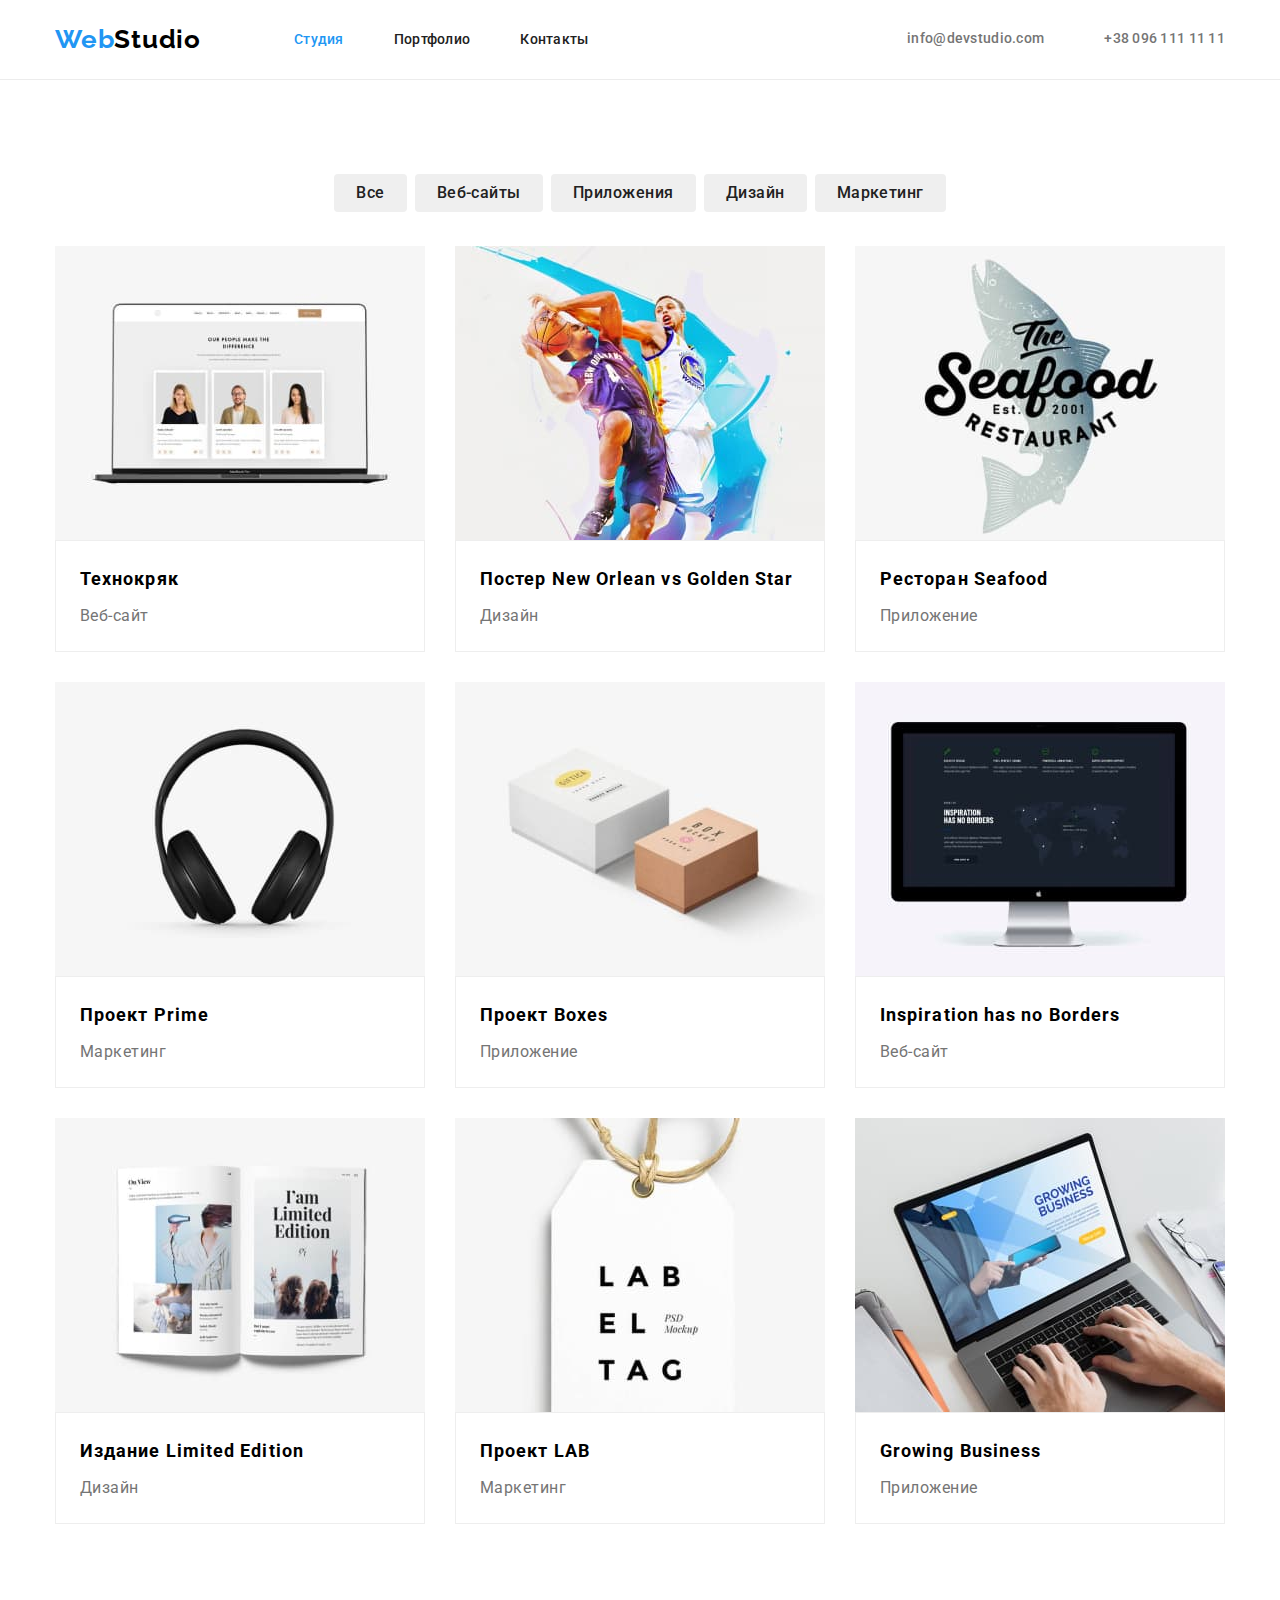
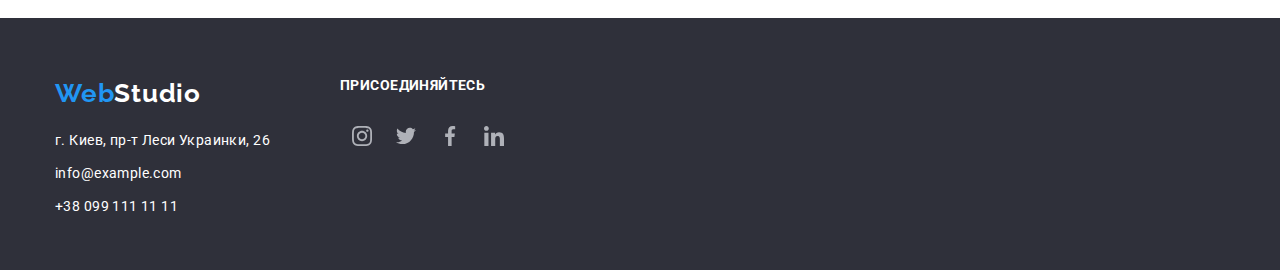
==== portfolio.html @ 6bea9367 "almost" ====
<!DOCTYPE html>
<html lang="ru">
  <head>
    <meta charset="UTF-8" />
    <meta http-equiv="X-UA-Compatible" content="IE=edge" />
    <meta name="viewport" content="width=device-width, initial-scale=1.0" />
    <title>Document</title>
    <link
      href="https://fonts.googleapis.com/css2?family=Montserrat:wght@400;700&family=Raleway:wght@700&family=Roboto+Serif:wght@100&family=Roboto:wght@400;500;700;900&display=swap"
      rel="stylesheet"
    />
    <link
      rel="stylesheet"
      href="https://cdnjs.cloudflare.com/ajax/libs/modern-normalize/1.1.0/modern-normalize.min.css"
    />
    <link rel="stylesheet" href="./css/style.css" />
  </head>
  <body>
    <header class="header section">
      <div class="container head">
        <a class="header-logo" href="./index.html"
          ><span class="accent-colour">Web</span>Studio</a
        >
        <nav>
          <ul class="nav-list">
            <li class="item-header">
              <a class="current" href="./index.html">Студия</a>
            </li>
            <li class="item-header">
              <a class="nav-link" href="./portfolio.html">Портфолио</a>
            </li>
            <li class="item-header">
              <a class="nav-link" href="./index.html">Контакты</a>
            </li>
          </ul>
        </nav>

        <ul class="address-head">
          <li class="address-list">
            <a class="contact" href="mailto:info@devstudio.com"
              >info@devstudio.com</a
            >
          </li>
          <li class="address-list">
            <a class="contact" href="tel:+380961111111">+38 096 111 11 11</a>
          </li>
        </ul>
      </div>
    </header>
    <main>
      <section class="portfolio">
        <div class="container">
          <ul class="portfolio-nav">
            <li class="nav-push">
              <button class="portfolio-nav-btn" type="button" name="Все">
                Все
              </button>
            </li>
            <li class="nav-push">
              <button class="portfolio-nav-btn" type="button" name="Веб-сайты">
                Веб-сайты
              </button>
            </li>
            <li class="nav-push">
              <button class="portfolio-nav-btn" type="button" name="Приложения">
                Приложения
              </button>
            </li>
            <li class="nav-push">
              <button class="portfolio-nav-btn" type="button" name="Дизайн">
                Дизайн
              </button>
            </li>
            <li class="nav-push">
              <button class="portfolio-nav-btn" type="button" name="Маркетинг">
                Маркетинг
              </button>
            </li>
          </ul>
          <ul class="hero-card">
            <li class="card-list">
              <img src="images/tehno.jpg" alt="штат" width="370" />
              <div class="hero-about">
                <h3 class="about-portfolio">Технокряк</h3>
                <p class="about-portfolio-text">Веб-сайт</p>
              </div>
            </li>
            <li class="card-list">
              <img src="images/star.jpg" alt="баскетбол" width="370" />
              <div class="hero-about">
                <h3 class="about-portfolio">
                  Постер New Orlean vs Golden Star
                </h3>
                <p class="about-portfolio-text">Дизайн</p>
              </div>
            </li>

            <li class="card-list">
              <img src="images/sea.jpg" alt="ресторан" width="370" />
              <div class="hero-about">
                <h3 class="about-portfolio">Ресторан Seafood</h3>
                <p class="about-portfolio-text">Приложение</p>
              </div>
            </li>
            <li class="card-list">
              <img src="images/prime.jpg" alt="наушники" width="370" />
              <div class="hero-about">
                <h3 class="about-portfolio">Проект Prime</h3>
                <p class="about-portfolio-text">Маркетинг</p>
              </div>
            </li>
            <li class="card-list">
              <img src="images/boxes.jpg" alt="коробки" width="370" />
              <div class="hero-about">
                <h3 class="about-portfolio">Проект Boxes</h3>
                <p class="about-portfolio-text">Приложение</p>
              </div>
            </li>

            <li class="card-list">
              <img src="images/borders.jpg" alt="экран" width="370" />
              <div class="hero-about">
                <h3 class="about-portfolio">Inspiration has no Borders</h3>
                <p class="about-portfolio-text">Веб-сайт</p>
              </div>
            </li>
            <li class="card-list">
              <img src="images/edition.jpg" alt="журнал" width="370" />
              <div class="hero-about">
                <h3 class="about-portfolio">Издание Limited Edition</h3>
                <p class="about-portfolio-text">Дизайн</p>
              </div>
            </li>
            <li class="card-list">
              <img src="images/lab.jpg" alt="логотип" width="370" />
              <div class="hero-about">
                <h3 class="about-portfolio">Проект LAB</h3>
                <p class="about-portfolio-text">Маркетинг</p>
              </div>
            </li>

            <li class="card-list">
              <img src="images/growing.jpg" alt="компьютер" width="370" />
              <div class="hero-about">
                <h3 class="about-portfolio">Growing Business</h3>
                <p class="about-portfolio-text">Приложение</p>
              </div>
            </li>
          </ul>
        </div>
      </section>
    </main>
    <footer class="footer">
      <div class="container info">
        <div class="footer-info">
          <a class="footer-logo" href="./index.html"
            ><span class="accent-colour">Web</span>Studio</a
          >

          <address class="footer-address">
            <p class="footer-contact">г. Киев, пр-т Леси Украинки, 26</p>
            <ul>
              <li class="footer-link">
                <a class="footer-contact" href="mailto:info@example.com"
                  >info@example.com</a
                >
              </li>

              <li class="footer-link">
                <a class="footer-contact" href="tel:+380991111111"
                  >+38 099 111 11 11</a
                >
              </li>
            </ul>
          </address>
        </div>

        <div class="footer-social">
          <p class="footer-paragraph">присоединяйтесь</p>
          <ul class="social footer-change">
            <li>
              <a class="social-link" href="">
                <svg class="social-icon" width="20" height="20">
                  <use href="/images/symbol-defs.svg#icon-instagram"></use>
                </svg>
              </a>
            </li>
            <li>
              <a class="social-link" href="">
                <svg class="social-icon" width="20" height="20">
                  <use href="/images/symbol-defs.svg#icon-twitter"></use>
                </svg>
              </a>
            </li>
            <li>
              <a class="social-link" href="">
                <svg class="social-icon" width="20" height="20">
                  <use href="/images/symbol-defs.svg#icon-facebook"></use>
                </svg>
              </a>
            </li>
            <li>
              <a class="social-link" href="">
                <svg class="social-icon" width="20" height="20">
                  <use href="/images/symbol-defs.svg#icon-linkedin"></use>
                </svg>
              </a>
            </li>
          </ul>
        </div>
      </div>
    </footer>
  </body>
</html>
---- css/style.css ----
:root {
  --whiteColour: #ffffff;
  --basic-colour: #000000;
  --secondary-colour: #212121;
  --tertiary-colour: #757575;
  --accentColour: #2196f3;
  --background-element: #f5f4fa;
}

/*--------------BODY--------------*/
h1,
h2,
h3,
h4,
p {
  margin: 0;
}
img {
  display: block;
}

body {
  background-color: var(--whiteColour);
  color: var(--basic-colour);
  font-family: "Roboto", sans-serif;
}
.section {
  padding: 94px 0 94px 0;
}
.container {
  width: 1200px;
  margin: 0 auto;
  padding: 0 15px;
}
.accent-colour {
  color: var(--accentColour);
}
li {
  margin: 0;
  padding: 0;
  list-style: none;
}

ul {
  margin: 0;
  padding-left: 0px;
  list-style: none;
}

a {
  text-decoration: none;
  margin: 0;
  padding: 0;
}

/*----------HEADER-------*/
.header {
  padding: 24px 0;
  border-bottom: 1px solid #ececec;
}
.container.head {
  display: flex;
  align-items: center;
  align-items: center;
}

.header-logo {
  margin-right: 93px;
  font-family: "Raleway";
  font-weight: 700;
  font-size: 26px;
  line-height: 1.19;

  letter-spacing: 0.03em;
  color: var(--basic-colour);
}
.address-head {
  display: flex;

  margin-left: auto;
}
.address-list:first-child {
  margin-right: 50px;
}

.current {
  font-weight: 500;
  font-size: 14px;
  line-height: 1.14;
  letter-spacing: 0.02em;
  color: var(--accentColour);
}
.nav-list {
  display: flex;
}

.nav-link {
  font-weight: 500;
  font-size: 14px;
  line-height: 1.14;
  letter-spacing: 0.02em;

  color: var(--secondary-colour);
}
.nav-link:hover,
.nav-link:focus {
  color: var(--accentColour);
}
.address-list {
  display: flex;
}

.contact {
  margin-left: 10px;
  padding: 0px;
  font-weight: 500;
  font-size: 14px;
  line-height: 1.14;
  letter-spacing: 0.02em;
  font-style: normal;

  color: var(--tertiary-colour);
}
.address-icon:hover,
.address-icon:focus {
  color: var(--accentColour);
}
.contact:hover,
.contact:focus {
  color: var(--accentColour);
}
/*-------------MAIN------------*/
.employees-groop {
  padding: 30px 15px;
}
.benefits {
  padding-bottom: 47px;
}
.sample {
  padding-top: 47px;
}

.hero {
  max-width: 1600;
  background-color: #2f303a;
  text-align: center;
  background-image: linear-gradient(
      to right,
      rgba(47, 48, 58, 0.4),
      rgba(47, 48, 58, 0.4)
    ),
    url(/images/photo.jpg);
  background-size: cover;
  background-position: center;
}
.hero-title {
  margin-right: auto;
  margin-left: auto;
  width: 696px;

  font-weight: 900;
  font-size: 44px;
  line-height: 1.36;

  align-items: center;
  letter-spacing: 0.06em;
  text-transform: uppercase;

  color: #ffffff;
}

.about-section {
  display: flex;
}

.cont:not(:last-child) {
  margin-right: 30px;
}
.benefits-logo {
  display: flex;

  align-content: center;
}
.benefit-logo:not(:last-child) {
  margin-right: 30px;
  margin-bottom: 30px;
}
.benefit-logo {
  display: flex;
  align-items: center;

  justify-content: center;

  width: 270px;
  height: 120px;
}
.cont {
  display: inline-block;
}

.social-link {
  display: flex;
  align-items: center;
  justify-content: center;
  width: 44px;
  height: 44px;
  background-color: transparent;
  border-radius: 50%;
}
.social-link:hover,
.social-link:focus {
  background-color: var(--accentColour);
}
.social-icon {
  fill: #afb1b8;
}
.social-link:hover .social-icon,
.social-link:focus .social-icon {
  fill: #ffffff;
}
.social-item:not(:last-child) {
  margin-right: 10px;
}

.social {
  margin: 0 auto;
  margin-top: 16px;

  display: flex;
  align-items: center;

  justify-content: center;
  width: 206px;
  height: 44;
}
.btn {
  margin-top: 30px;

  padding: 10px 32px 10px 32px;
  font-family: "Roboto";
  font-weight: 700;
  font-size: 16px;
  line-height: 1.88;

  align-items: center;

  letter-spacing: 0.06em;
  border: transparent;
  border-radius: 4px;
  background-color: var(--accentColour);
  color: var(--whiteColour);

  cursor: pointer;
  text-align: center;
}

.btn:hover,
.btn:focus {
  color: var(--secondary-colour);
  background-color: var(--background-element);
}

.about-main {
  font-size: 14px;
  line-height: 1.14;
  text-transform: uppercase;

  letter-spacing: 0.03em;
  color: var(--secondary-colour);
  margin-bottom: 10px;
}
.about-text {
  font-size: 14px;
  line-height: 1.71;
  letter-spacing: 0.03em;
  color: var(--tertiary-colour);
}

.list-item {
  display: flex;
  margin: 0;
  padding: 0;
}
.card-list {
  background-color: var(--whiteColour);
}
.card-list:not(:nth-last-child(-n + 3)) {
  margin-bottom: 30px;
}
.card-list:not(:nth-child(3n)) {
  margin-right: 30px;
}
.item-header:not(:last-child) {
  margin-right: 50px;
}

.item:not(:last-child) {
  margin-right: 30px;
}
.item {
  max-width: 370px;
  background-color: var(--whiteColour);
  box-shadow: 0px 1px 3px rgba(0, 0, 0, 0.12), 0px 1px 1px rgba(0, 0, 0, 0.14),
    0px 2px 1px rgba(0, 0, 0, 0.2);
  border-radius: 0px 0px 4px 4px;
}

.employees .list-item {
  margin-top: 50px;
}

.visual {
  margin-bottom: 50px;
  text-align: center;
  font-weight: 700;
  font-size: 36px;
  line-height: 1.17;
  letter-spacing: 0.03em;
  color: var(--secondary-colour);
}

.employees {
  background: #f5f4fa;
}
.employees-name {
  font-weight: 500;
  font-size: 16px;
  line-height: 1.19;
  letter-spacing: 0.03em;
  color: var(--secondary-colour);
  text-align: center;
}
.employees-position {
  font-weight: 400;
  font-size: 16px;
  line-height: 1.19;
  letter-spacing: 0.03em;
  color: var(--tertiary-colour);
  margin-top: 10px;
  text-align: center;
}
.clients-logo {
  display: flex;
}
.clients-container {
  display: flex;
  align-items: center;

  justify-content: center;
  width: 170px;
  height: 92px;
  border: solid #afb1b8;
  border-width: 1px;
  fill: #afb1b8;
}
.clients-container:not(:first-child) {
  margin-left: 30px;
}

/*-------------FOOTER--------------*/
.info {
  display: flex;
}
.footer {
  padding: 60px 0px;
  height: 252px;
  background: #2f303a;
}
.footer-address {
  font-style: normal;
}
.footer-social {
  width: 206px;
  height: 80px;
  margin-left: 70px;
}
.footer-change {
  margin-top: 0;
  justify-content: flex-start;
}
.footer-paragraph {
  margin-bottom: 20px;
  font-weight: 700;
  font-size: 14px;
  line-height: 1.14;
  letter-spacing: 0.03em;
  text-transform: uppercase;

  color: #ffffff;
}

.footer-logo {
  display: inline-block;
  font-family: "Raleway";
  font-style: normal;
  font-weight: 700;
  font-size: 26px;
  line-height: 1.19;

  letter-spacing: 0.03em;

  color: var(--whiteColour);
  margin-bottom: 20px;
}
.footer-link {
  margin-top: 9px;
}

.footer-contact {
  font-style: normal;
  font-weight: 400;
  font-size: 14px;
  line-height: 1.71;

  letter-spacing: 0.03em;

  color: #ffffff;
  background: #2f303a;
}

.footer-contact:hover,
.footer-contact:focus {
  color: var(--accentColour);
}

/*-------------portfolio----------*/
.hero-about {
  padding: 20px 24px;
  border: 1px solid #eeeeee;
}
.hero-card {
  display: flex;
  flex-wrap: wrap;
}

.about-portfolio-text {
  font-size: 16px;
  line-height: 1.88;

  letter-spacing: 0.03em;

  color: var(--tertiary-colour);
}
.about-portfolio {
  margin-bottom: 4px;
  font-size: 18px;
  line-height: 2;

  letter-spacing: 0.06em;
}
.portfolio {
  padding-top: 94px;
  padding-bottom: 94px;
}
.nav-push:not(:last-child) {
  margin-right: 8px;
}
.portfolio-nav {
  margin-bottom: 34px;
  display: flex;
  justify-content: center;
}

.portfolio-nav-btn {
  padding: 6px 22px;
  font-style: normal;
  font-weight: 500;
  font-size: 16px;
  line-height: 1.62;

  text-align: center;
  letter-spacing: 0.03em;
  border: transparent;
  border-radius: 4px;

  color: var(--secondary-colour);
  cursor: pointer;
}
.portfolio-nav-btn:hover,
.portfolio-nav-btn:focus {
  background-color: var(--accentColour);
  color: var(--whiteColour);
}
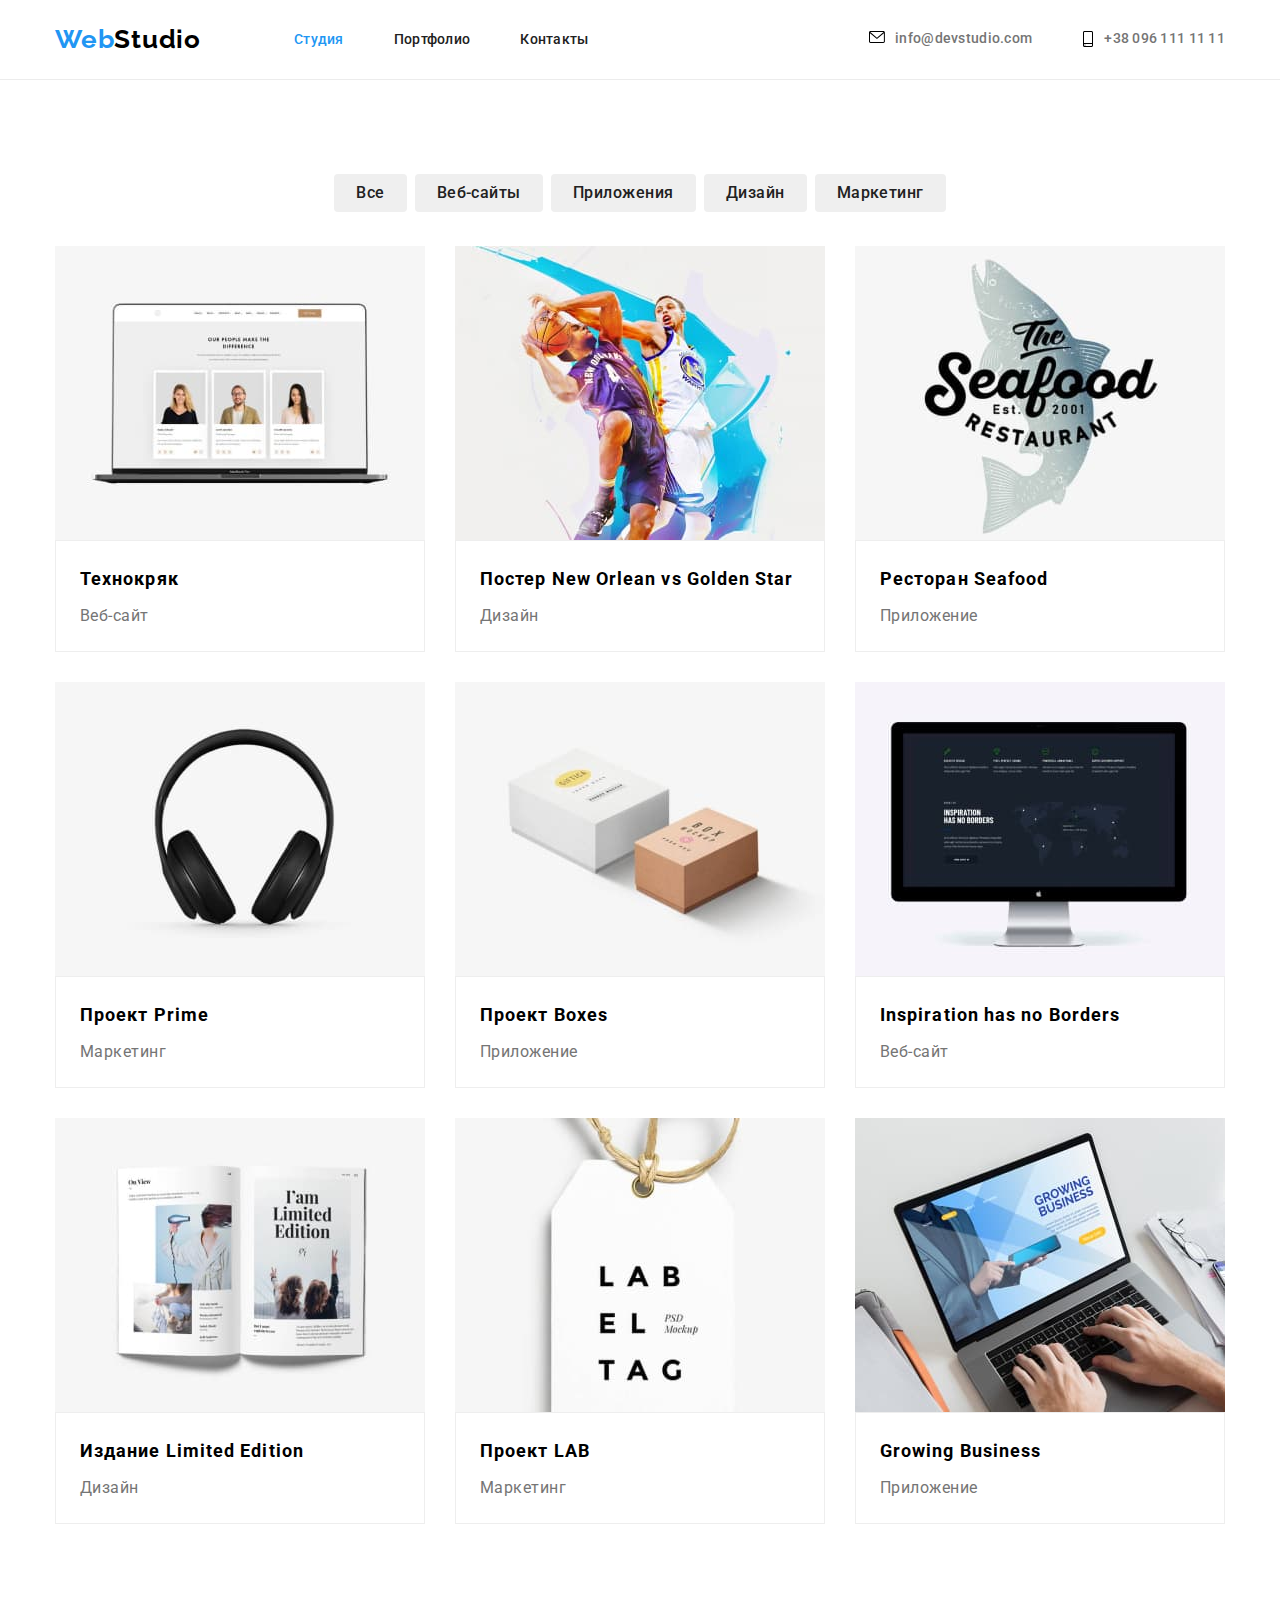
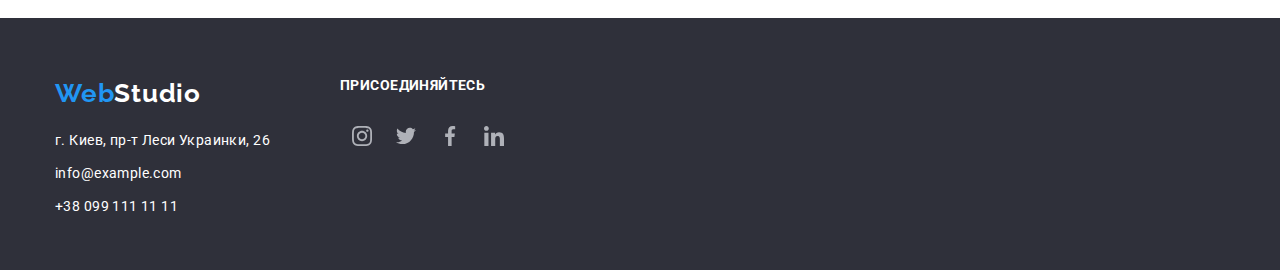
==== commit 06b7de0a: "onceagain" ====
--- a/portfolio.html
+++ b/portfolio.html
@@ -37,12 +37,18 @@
 
         <ul class="address-head">
           <li class="address-list">
+            <svg class="addresssvg" width="16" height="12">
+              <use href="/images/symbol-defs.svg#icon-envelope"></use>
+            </svg>
             <a class="contact" href="mailto:info@devstudio.com"
               >info@devstudio.com</a
             >
           </li>
           <li class="address-list">
-            <a class="contact" href="tel:+380961111111">+38 096 111 11 11</a>
+            <svg class="addresssvg" width="12" height="16">
+              <use href="/images/symbol-defs.svg#icon-smartphone"></use>
+            </svg>
+            <a class="contact" href="tel:+380961111111"> +38 096 111 11 11</a>
           </li>
         </ul>
       </div>
--- a/css/style.css
+++ b/css/style.css
@@ -125,8 +125,12 @@
 .address-icon:focus {
   color: var(--accentColour);
 }
-.contact:hover,
-.contact:focus {
+.address-list:hover .addresssvg,
+.address-list:focus .addresssvg {
+  fill: var(--accentColour);
+}
+.address-list:hover .contact,
+.address-list:focus .contact {
   color: var(--accentColour);
 }
 /*-------------MAIN------------*/
@@ -432,6 +436,11 @@
   display: flex;
   flex-wrap: wrap;
 }
+.card-list:hover,
+.card-list:focus {
+  box-shadow: 0px 1px 1px rgba(0, 0, 0, 0.12), 0px 4px 4px rgba(0, 0, 0, 0.06),
+    1px 4px 6px rgba(0, 0, 0, 0.16);
+}
 
 .about-portfolio-text {
   font-size: 16px;
@@ -476,8 +485,12 @@
   color: var(--secondary-colour);
   cursor: pointer;
 }
+
 .portfolio-nav-btn:hover,
 .portfolio-nav-btn:focus {
   background-color: var(--accentColour);
   color: var(--whiteColour);
-}
+  box-shadow: 0px 3px 1px rgba(0, 0, 0, 0.1), 0px 1px 2px rgba(0, 0, 0, 0.08),
+    0px 2px 2px rgba(0, 0, 0, 0.12);
+  border-radius: 4px;
+}
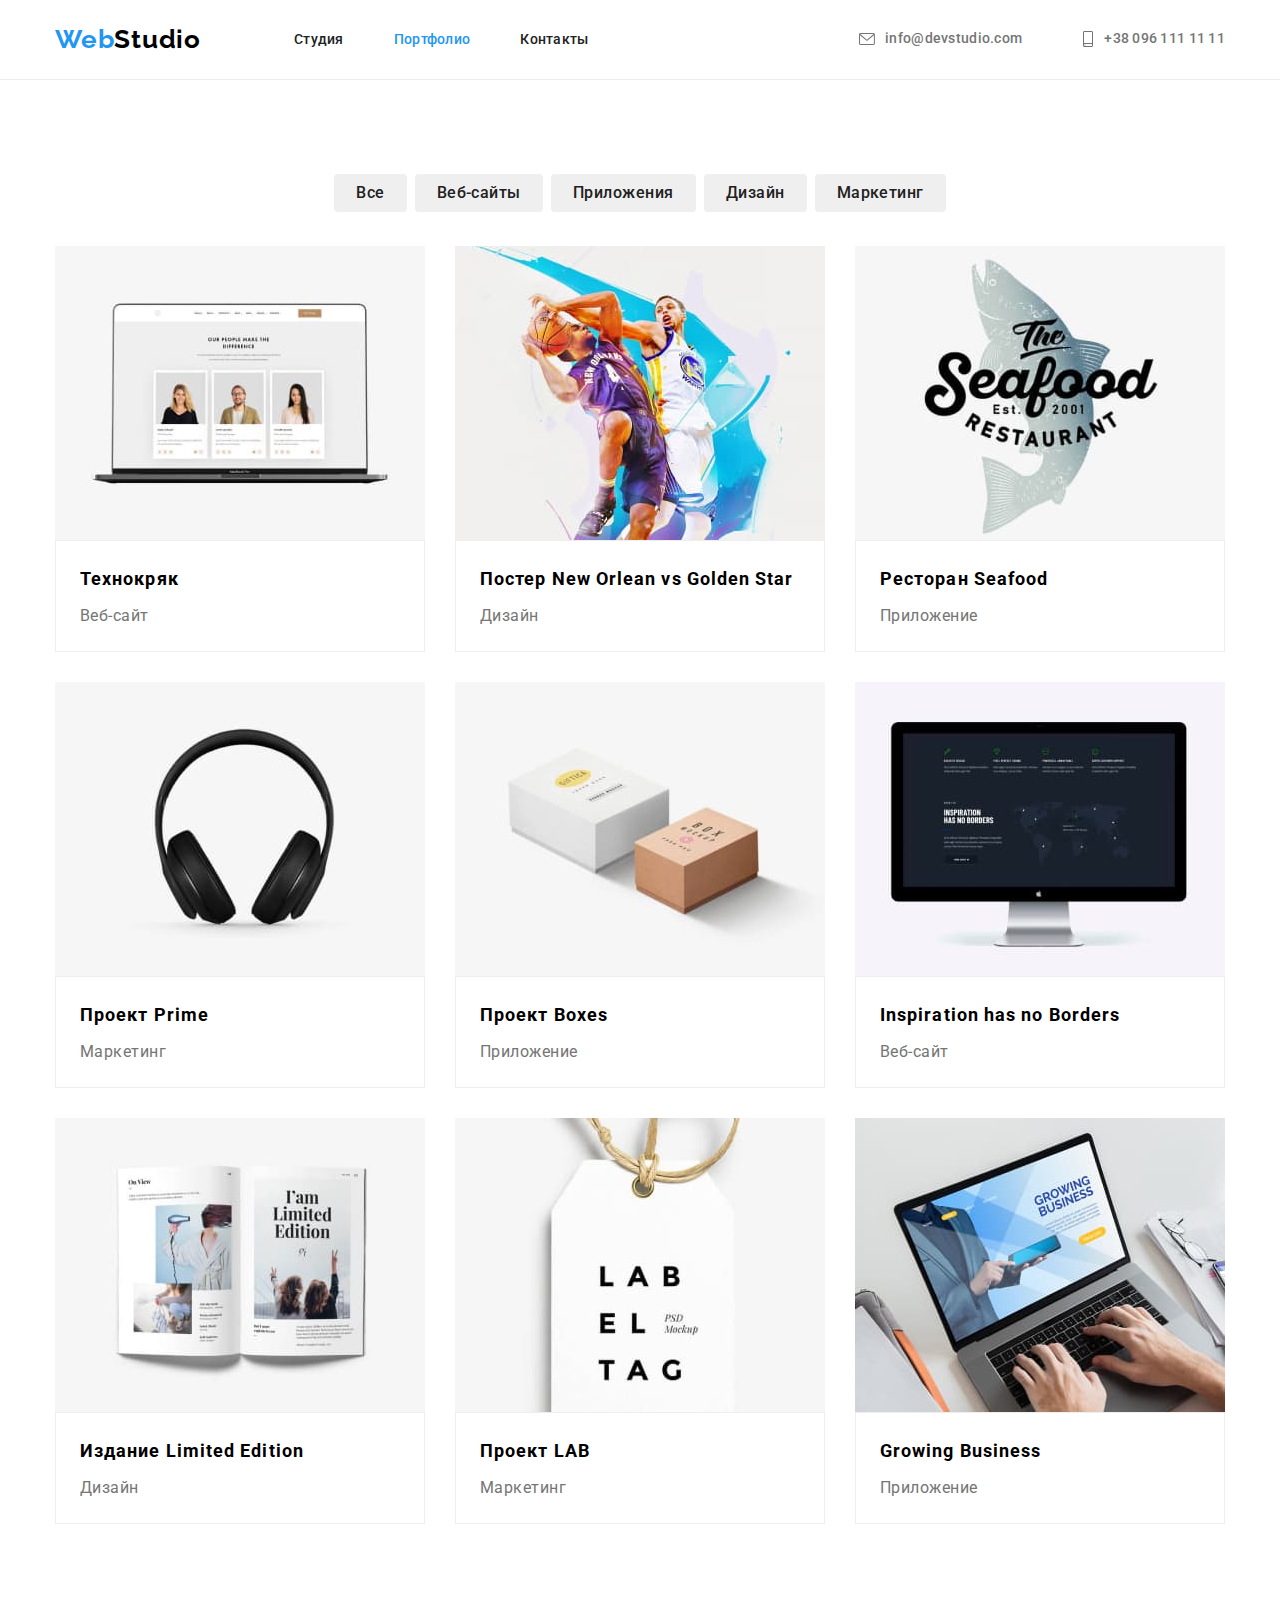
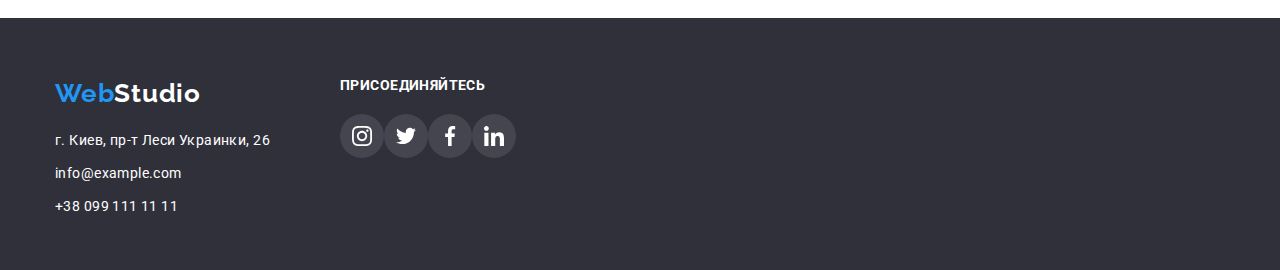
==== commit 5b33621f: "enough" ====
--- a/portfolio.html
+++ b/portfolio.html
@@ -24,31 +24,33 @@
         <nav>
           <ul class="nav-list">
             <li class="item-header">
-              <a class="current" href="./index.html">Студия</a>
+              <a class="nav-link" href="./index.html">Студия</a>
             </li>
             <li class="item-header">
-              <a class="nav-link" href="./portfolio.html">Портфолио</a>
+              <a class="current" href="./portfolio.html">Портфолио</a>
             </li>
             <li class="item-header">
               <a class="nav-link" href="./index.html">Контакты</a>
             </li>
           </ul>
         </nav>
-
         <ul class="address-head">
           <li class="address-list">
-            <svg class="addresssvg" width="16" height="12">
-              <use href="/images/symbol-defs.svg#icon-envelope"></use>
-            </svg>
-            <a class="contact" href="mailto:info@devstudio.com"
-              >info@devstudio.com</a
-            >
+            <a class="contact" href="mailto:info@devstudio.com">
+              <svg class="addresssvg" width="16" height="12">
+                <use href="./images/symbol-defs.svg#icon-envelope"></use>
+              </svg>
+              info@devstudio.com
+            </a>
           </li>
+
           <li class="address-list">
-            <svg class="addresssvg" width="12" height="16">
-              <use href="/images/symbol-defs.svg#icon-smartphone"></use>
-            </svg>
-            <a class="contact" href="tel:+380961111111"> +38 096 111 11 11</a>
+            <a class="contact" href="tel:+380961111111">
+              <svg class="addresssvg" width="12" height="16">
+                <use href="./images/symbol-defs.svg#icon-smartphone"></use>
+              </svg>
+              +38 096 111 11 11
+            </a>
           </li>
         </ul>
       </div>
@@ -185,30 +187,57 @@
           <p class="footer-paragraph">присоединяйтесь</p>
           <ul class="social footer-change">
             <li>
-              <a class="social-link" href="">
-                <svg class="social-icon" width="20" height="20">
-                  <use href="/images/symbol-defs.svg#icon-instagram"></use>
-                </svg>
-              </a>
-            </li>
-            <li>
-              <a class="social-link" href="">
-                <svg class="social-icon" width="20" height="20">
-                  <use href="/images/symbol-defs.svg#icon-twitter"></use>
-                </svg>
-              </a>
-            </li>
-            <li>
-              <a class="social-link" href="">
-                <svg class="social-icon" width="20" height="20">
-                  <use href="/images/symbol-defs.svg#icon-facebook"></use>
-                </svg>
-              </a>
-            </li>
-            <li>
-              <a class="social-link" href="">
-                <svg class="social-icon" width="20" height="20">
-                  <use href="/images/symbol-defs.svg#icon-linkedin"></use>
+              <a
+                class="footer-social-link"
+                href="https://instagram.com"
+                target="blank"
+                rel="noreferrer noopener"
+                aria-label="instagram"
+              >
+                <svg class="footer-social-icon" width="20" height="20">
+                  <use href="./images/symbol-defs.svg#icon-instagram"></use>
+                </svg>
+              </a>
+            </li>
+
+            <li>
+              <a
+                class="footer-social-link"
+                href="https://twitter.com"
+                target="blank"
+                rel="noreferrer noopener"
+                aria-label="twitter"
+              >
+                <svg class="footer-social-icon" width="20" height="20">
+                  <use href="./images/symbol-defs.svg#icon-twitter"></use>
+                </svg>
+              </a>
+            </li>
+
+            <li>
+              <a
+                class="footer-social-link"
+                href="https://facebook.com"
+                target="blank"
+                rel="noreferrer noopener"
+                aria-label="facebook"
+              >
+                <svg class="footer-social-icon" width="20" height="20">
+                  <use href="./images/symbol-defs.svg#icon-facebook"></use>
+                </svg>
+              </a>
+            </li>
+
+            <li>
+              <a
+                class="footer-social-link"
+                href="https://linkedin.com"
+                target="blank"
+                rel="noreferrer noopener"
+                aria-label="linkedin"
+              >
+                <svg class="footer-social-icon" width="20" height="20">
+                  <use href="./images/symbol-defs.svg#icon-linkedin"></use>
                 </svg>
               </a>
             </li>
--- a/css/style.css
+++ b/css/style.css
@@ -106,11 +106,14 @@
 .nav-link:focus {
   color: var(--accentColour);
 }
-.address-list {
-  display: flex;
+.addresssvg {
+  margin-right: 10px;
+  fill: currentColor;
 }
 
 .contact {
+  display: flex;
+  align-items: center;
   margin-left: 10px;
   padding: 0px;
   font-weight: 500;
@@ -121,19 +124,21 @@
 
   color: var(--tertiary-colour);
 }
-.address-icon:hover,
-.address-icon:focus {
+.contact:hover,
+.contact:focus {
   color: var(--accentColour);
 }
-.address-list:hover .addresssvg,
-.address-list:focus .addresssvg {
+/*
+.contact:hover .addresssvg,
+.contact:focus .addresssvg {
   fill: var(--accentColour);
 }
 .address-list:hover .contact,
 .address-list:focus .contact {
   color: var(--accentColour);
-}
+}*/
 /*-------------MAIN------------*/
+
 .employees-groop {
   padding: 30px 15px;
 }
@@ -145,21 +150,21 @@
 }
 
 .hero {
-  max-width: 1600;
-  background-color: #2f303a;
+  width: 1600px;
   text-align: center;
-  background-image: linear-gradient(
-      to right,
-      rgba(47, 48, 58, 0.4),
-      rgba(47, 48, 58, 0.4)
-    ),
-    url(/images/photo.jpg);
+  margin-left: auto;
+  margin-right: auto;
+
+  background-image: url(../images/photo.jpg),
+    linear-gradient(to right, rgba(47, 48, 58, 0.4), rgba(47, 48, 58, 0.4));
+
   background-size: cover;
   background-position: center;
 }
 .hero-title {
-  margin-right: auto;
-  margin-left: auto;
+  margin: auto;
+  /*margin-right: auto;
+  margin-left: auto;*/
   width: 696px;
 
   font-weight: 900;
@@ -174,7 +179,11 @@
 }
 
 .about-section {
-  display: flex;
+  width: 1170px;
+  display: flex;
+  align-items: center;
+
+  justify-content: center;
 }
 
 .cont:not(:last-child) {
@@ -197,9 +206,12 @@
 
   width: 270px;
   height: 120px;
+  background-color: #f5f4fa;
 }
 .cont {
-  display: inline-block;
+  display: block;
+  width: 270px;
+  height: 251px;
 }
 
 .social-link {
@@ -227,15 +239,12 @@
 }
 
 .social {
-  margin: 0 auto;
   margin-top: 16px;
 
   display: flex;
   align-items: center;
 
   justify-content: center;
-  width: 206px;
-  height: 44;
 }
 .btn {
   margin-top: 30px;
@@ -260,8 +269,9 @@
 
 .btn:hover,
 .btn:focus {
-  color: var(--secondary-colour);
-  background-color: var(--background-element);
+  background: #188ce8;
+  box-shadow: 0px 4px 4px rgba(0, 0, 0, 0.15);
+  border-radius: 4px;
 }
 
 .about-main {
@@ -346,6 +356,9 @@
 .clients-logo {
   display: flex;
 }
+.clients-container-svg {
+  fill: #afb1b8;
+}
 .clients-container {
   display: flex;
   align-items: center;
@@ -353,9 +366,17 @@
   justify-content: center;
   width: 170px;
   height: 92px;
-  border: solid #afb1b8;
-  border-width: 1px;
-  fill: #afb1b8;
+
+  border-radius: 4px;
+  border: 1px solid #afb1b8;
+}
+.clients-container:hover .clients-container-svg,
+.clients-container:focus .clients-container-svg {
+  fill: var(--accentColour);
+}
+.clients-container:hover,
+.clients-container:focus {
+  border: 1px solid var(--accentColour);
 }
 .clients-container:not(:first-child) {
   margin-left: 30px;
@@ -409,6 +430,25 @@
 .footer-link {
   margin-top: 9px;
 }
+.footer-social-icon {
+  fill: #fff;
+}
+.footer-social-link {
+  display: flex;
+  align-items: center;
+  justify-content: center;
+  width: 44px;
+  height: 44px;
+  background: rgba(255, 255, 255, 0.1);
+  border-radius: 50%;
+}
+.footer-social-link:hover,
+.footer-social-link:focus {
+  background: var(--accentColour);
+}
+.footer-social-link:not(:last-child) {
+  margin-right: 10px;
+}
 
 .footer-contact {
   font-style: normal;
@@ -436,8 +476,7 @@
   display: flex;
   flex-wrap: wrap;
 }
-.card-list:hover,
-.card-list:focus {
+.card-list:hover {
   box-shadow: 0px 1px 1px rgba(0, 0, 0, 0.12), 0px 4px 4px rgba(0, 0, 0, 0.06),
     1px 4px 6px rgba(0, 0, 0, 0.16);
 }
@@ -492,5 +531,4 @@
   color: var(--whiteColour);
   box-shadow: 0px 3px 1px rgba(0, 0, 0, 0.1), 0px 1px 2px rgba(0, 0, 0, 0.08),
     0px 2px 2px rgba(0, 0, 0, 0.12);
-  border-radius: 4px;
-}
+}
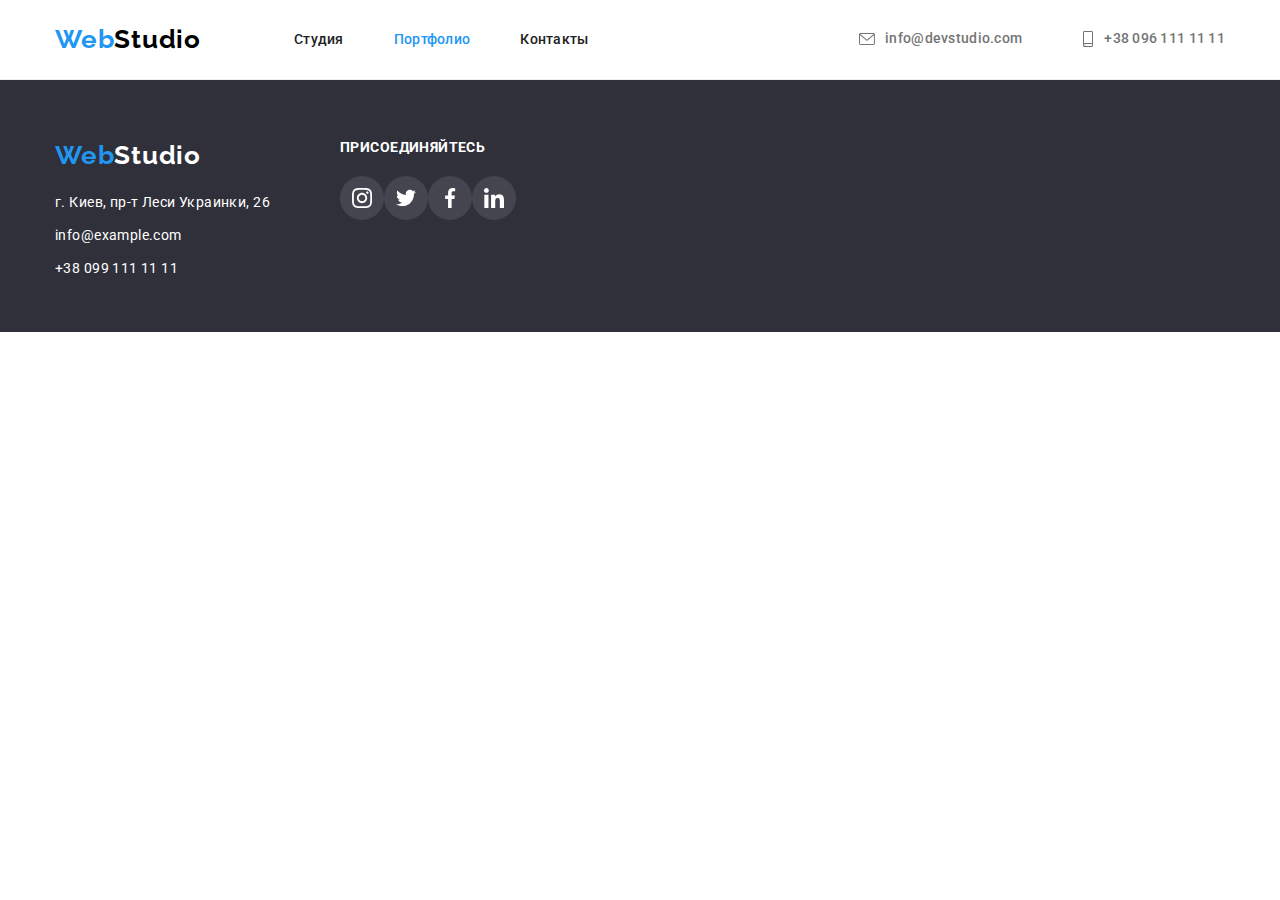
==== commit 3dc0b262: "clear" ====
--- a/portfolio.html
+++ b/portfolio.html
@@ -55,109 +55,7 @@
         </ul>
       </div>
     </header>
-    <main>
-      <section class="portfolio">
-        <div class="container">
-          <ul class="portfolio-nav">
-            <li class="nav-push">
-              <button class="portfolio-nav-btn" type="button" name="Все">
-                Все
-              </button>
-            </li>
-            <li class="nav-push">
-              <button class="portfolio-nav-btn" type="button" name="Веб-сайты">
-                Веб-сайты
-              </button>
-            </li>
-            <li class="nav-push">
-              <button class="portfolio-nav-btn" type="button" name="Приложения">
-                Приложения
-              </button>
-            </li>
-            <li class="nav-push">
-              <button class="portfolio-nav-btn" type="button" name="Дизайн">
-                Дизайн
-              </button>
-            </li>
-            <li class="nav-push">
-              <button class="portfolio-nav-btn" type="button" name="Маркетинг">
-                Маркетинг
-              </button>
-            </li>
-          </ul>
-          <ul class="hero-card">
-            <li class="card-list">
-              <img src="images/tehno.jpg" alt="штат" width="370" />
-              <div class="hero-about">
-                <h3 class="about-portfolio">Технокряк</h3>
-                <p class="about-portfolio-text">Веб-сайт</p>
-              </div>
-            </li>
-            <li class="card-list">
-              <img src="images/star.jpg" alt="баскетбол" width="370" />
-              <div class="hero-about">
-                <h3 class="about-portfolio">
-                  Постер New Orlean vs Golden Star
-                </h3>
-                <p class="about-portfolio-text">Дизайн</p>
-              </div>
-            </li>
 
-            <li class="card-list">
-              <img src="images/sea.jpg" alt="ресторан" width="370" />
-              <div class="hero-about">
-                <h3 class="about-portfolio">Ресторан Seafood</h3>
-                <p class="about-portfolio-text">Приложение</p>
-              </div>
-            </li>
-            <li class="card-list">
-              <img src="images/prime.jpg" alt="наушники" width="370" />
-              <div class="hero-about">
-                <h3 class="about-portfolio">Проект Prime</h3>
-                <p class="about-portfolio-text">Маркетинг</p>
-              </div>
-            </li>
-            <li class="card-list">
-              <img src="images/boxes.jpg" alt="коробки" width="370" />
-              <div class="hero-about">
-                <h3 class="about-portfolio">Проект Boxes</h3>
-                <p class="about-portfolio-text">Приложение</p>
-              </div>
-            </li>
-
-            <li class="card-list">
-              <img src="images/borders.jpg" alt="экран" width="370" />
-              <div class="hero-about">
-                <h3 class="about-portfolio">Inspiration has no Borders</h3>
-                <p class="about-portfolio-text">Веб-сайт</p>
-              </div>
-            </li>
-            <li class="card-list">
-              <img src="images/edition.jpg" alt="журнал" width="370" />
-              <div class="hero-about">
-                <h3 class="about-portfolio">Издание Limited Edition</h3>
-                <p class="about-portfolio-text">Дизайн</p>
-              </div>
-            </li>
-            <li class="card-list">
-              <img src="images/lab.jpg" alt="логотип" width="370" />
-              <div class="hero-about">
-                <h3 class="about-portfolio">Проект LAB</h3>
-                <p class="about-portfolio-text">Маркетинг</p>
-              </div>
-            </li>
-
-            <li class="card-list">
-              <img src="images/growing.jpg" alt="компьютер" width="370" />
-              <div class="hero-about">
-                <h3 class="about-portfolio">Growing Business</h3>
-                <p class="about-portfolio-text">Приложение</p>
-              </div>
-            </li>
-          </ul>
-        </div>
-      </section>
-    </main>
     <footer class="footer">
       <div class="container info">
         <div class="footer-info">
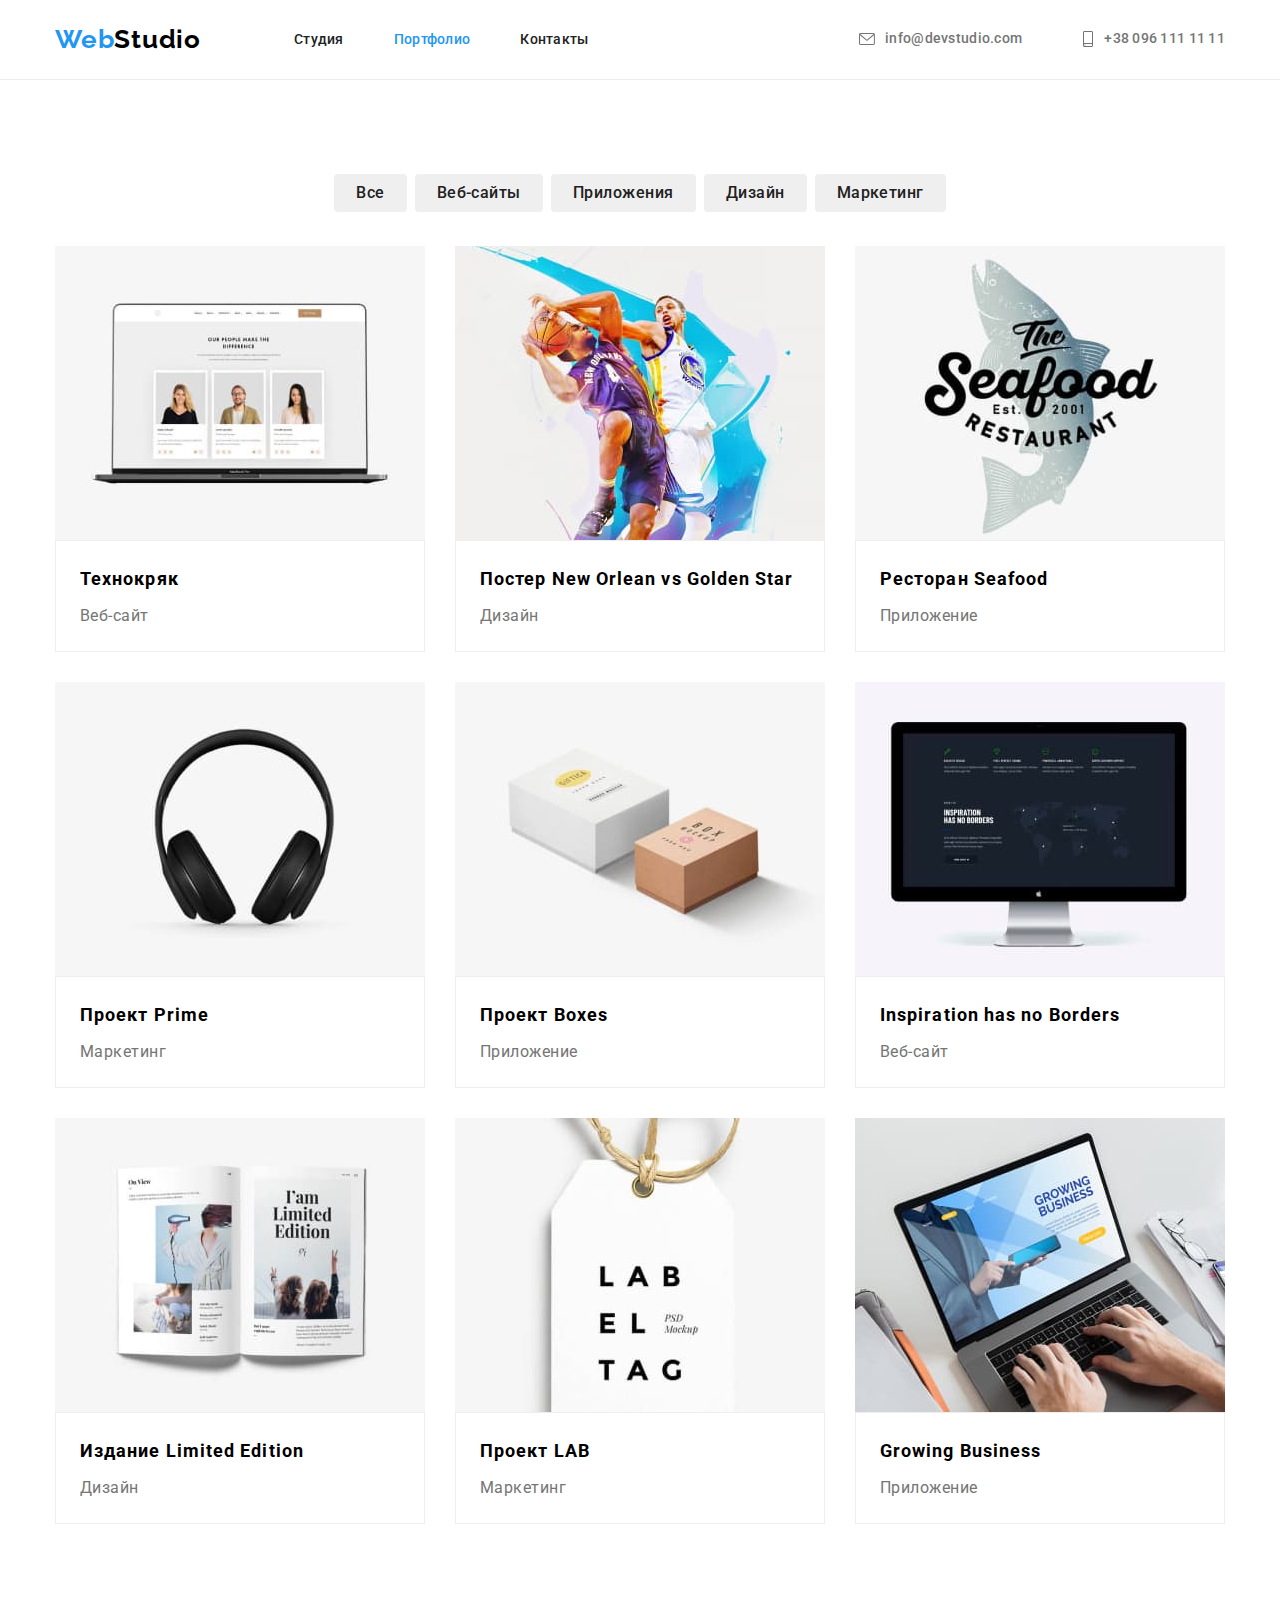
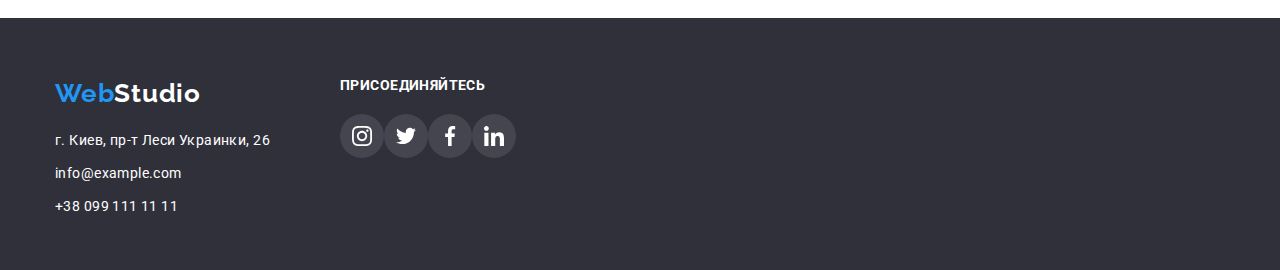
==== commit 99c4121d: "copy" ====
--- a/portfolio.html
+++ b/portfolio.html
@@ -55,7 +55,109 @@
         </ul>
       </div>
     </header>
-
+    <main>
+      <section class="portfolio">
+        <div class="container">
+          <ul class="portfolio-nav">
+            <li class="nav-push">
+              <button class="portfolio-nav-btn" type="button" name="Все">
+                Все
+              </button>
+            </li>
+            <li class="nav-push">
+              <button class="portfolio-nav-btn" type="button" name="Веб-сайты">
+                Веб-сайты
+              </button>
+            </li>
+            <li class="nav-push">
+              <button class="portfolio-nav-btn" type="button" name="Приложения">
+                Приложения
+              </button>
+            </li>
+            <li class="nav-push">
+              <button class="portfolio-nav-btn" type="button" name="Дизайн">
+                Дизайн
+              </button>
+            </li>
+            <li class="nav-push">
+              <button class="portfolio-nav-btn" type="button" name="Маркетинг">
+                Маркетинг
+              </button>
+            </li>
+          </ul>
+          <ul class="hero-card">
+            <li class="card-list">
+              <img src="images/tehno.jpg" alt="штат" width="370" />
+              <div class="hero-about">
+                <h3 class="about-portfolio">Технокряк</h3>
+                <p class="about-portfolio-text">Веб-сайт</p>
+              </div>
+            </li>
+            <li class="card-list">
+              <img src="images/star.jpg" alt="баскетбол" width="370" />
+              <div class="hero-about">
+                <h3 class="about-portfolio">
+                  Постер New Orlean vs Golden Star
+                </h3>
+                <p class="about-portfolio-text">Дизайн</p>
+              </div>
+            </li>
+
+            <li class="card-list">
+              <img src="images/sea.jpg" alt="ресторан" width="370" />
+              <div class="hero-about">
+                <h3 class="about-portfolio">Ресторан Seafood</h3>
+                <p class="about-portfolio-text">Приложение</p>
+              </div>
+            </li>
+            <li class="card-list">
+              <img src="images/prime.jpg" alt="наушники" width="370" />
+              <div class="hero-about">
+                <h3 class="about-portfolio">Проект Prime</h3>
+                <p class="about-portfolio-text">Маркетинг</p>
+              </div>
+            </li>
+            <li class="card-list">
+              <img src="images/boxes.jpg" alt="коробки" width="370" />
+              <div class="hero-about">
+                <h3 class="about-portfolio">Проект Boxes</h3>
+                <p class="about-portfolio-text">Приложение</p>
+              </div>
+            </li>
+
+            <li class="card-list">
+              <img src="images/borders.jpg" alt="экран" width="370" />
+              <div class="hero-about">
+                <h3 class="about-portfolio">Inspiration has no Borders</h3>
+                <p class="about-portfolio-text">Веб-сайт</p>
+              </div>
+            </li>
+            <li class="card-list">
+              <img src="images/edition.jpg" alt="журнал" width="370" />
+              <div class="hero-about">
+                <h3 class="about-portfolio">Издание Limited Edition</h3>
+                <p class="about-portfolio-text">Дизайн</p>
+              </div>
+            </li>
+            <li class="card-list">
+              <img src="images/lab.jpg" alt="логотип" width="370" />
+              <div class="hero-about">
+                <h3 class="about-portfolio">Проект LAB</h3>
+                <p class="about-portfolio-text">Маркетинг</p>
+              </div>
+            </li>
+
+            <li class="card-list">
+              <img src="images/growing.jpg" alt="компьютер" width="370" />
+              <div class="hero-about">
+                <h3 class="about-portfolio">Growing Business</h3>
+                <p class="about-portfolio-text">Приложение</p>
+              </div>
+            </li>
+          </ul>
+        </div>
+      </section>
+    </main>
     <footer class="footer">
       <div class="container info">
         <div class="footer-info">
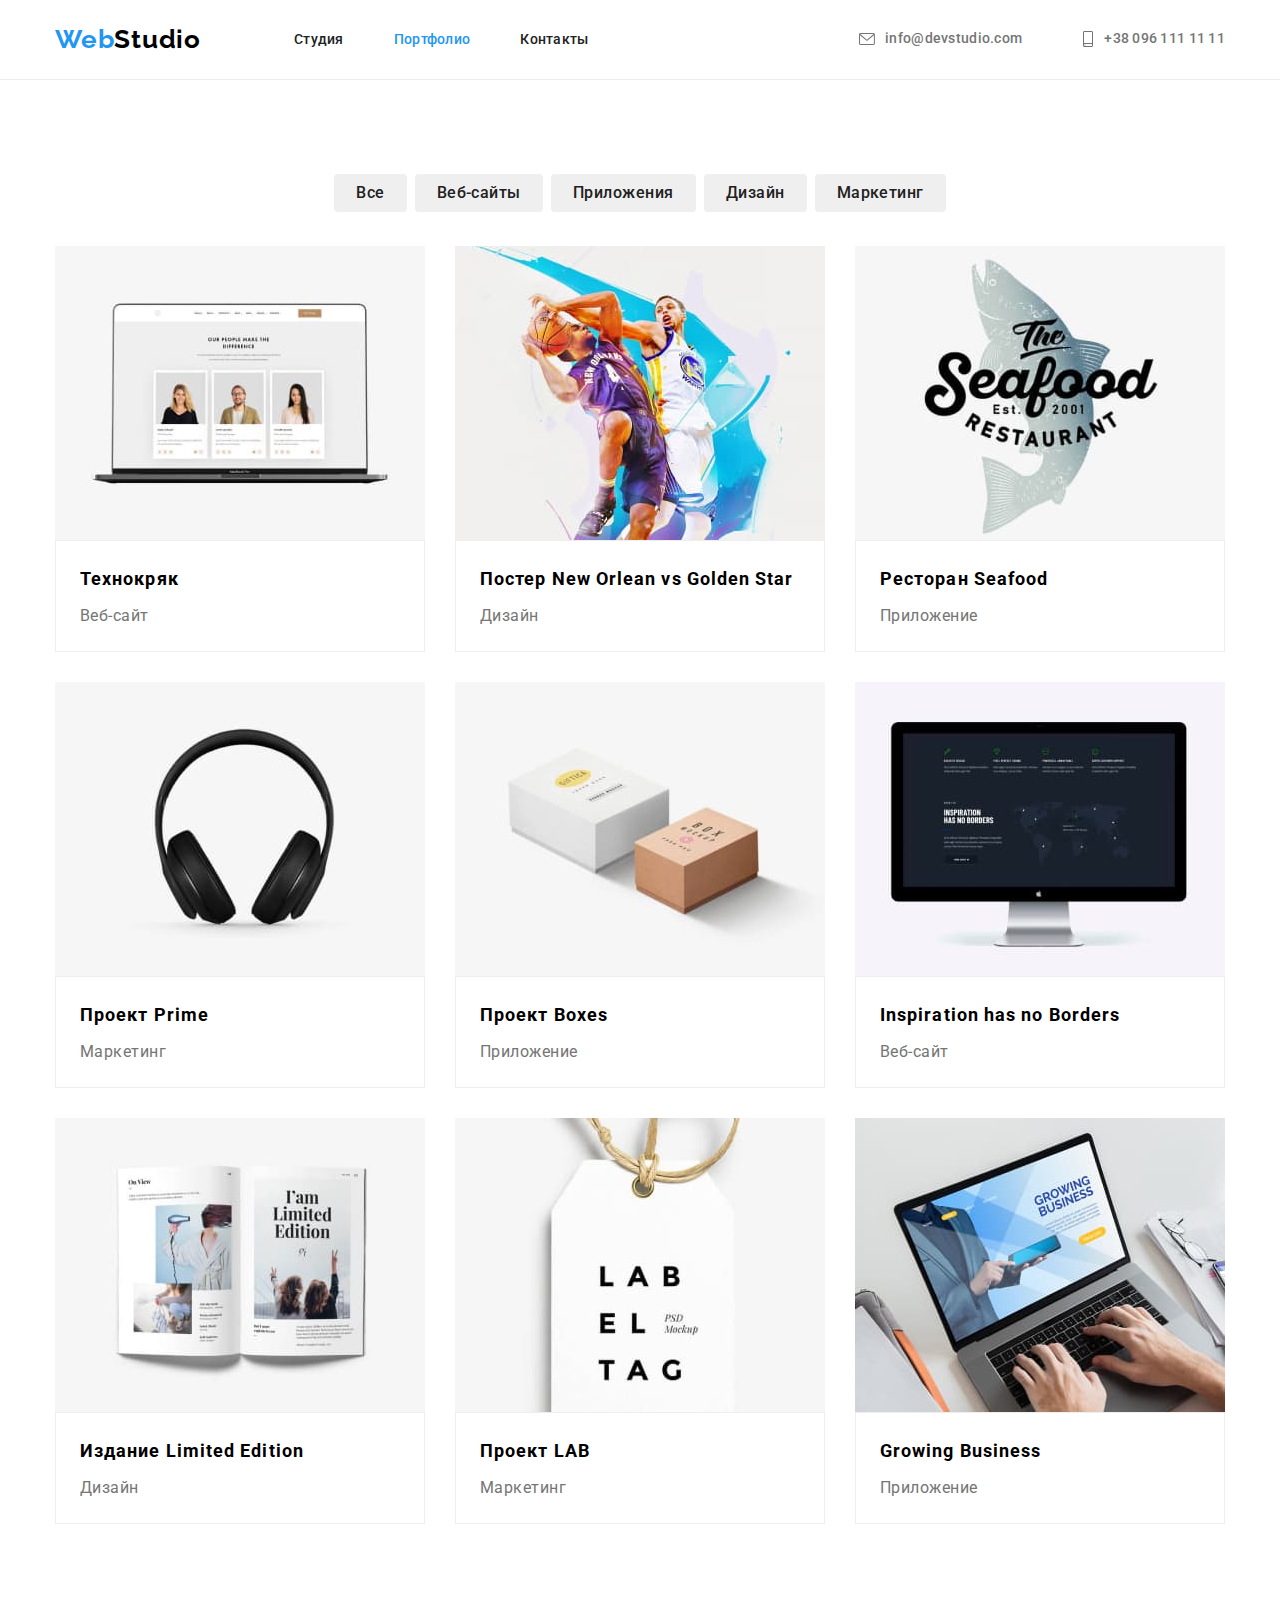
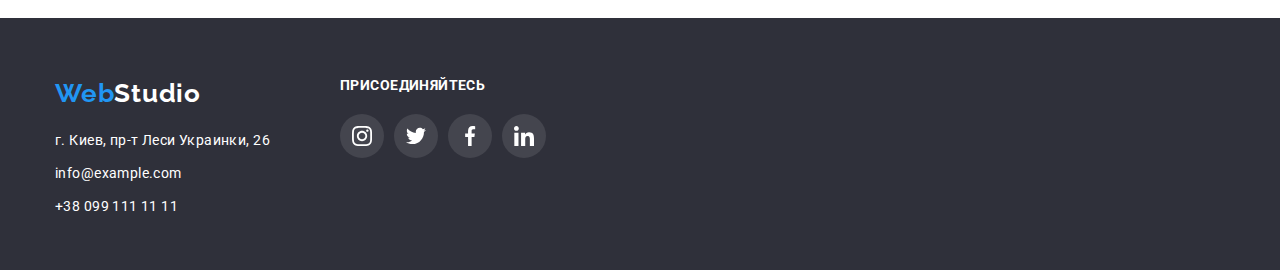
==== commit 0d7a8801: "againandagain" ====
--- a/portfolio.html
+++ b/portfolio.html
@@ -186,7 +186,7 @@
         <div class="footer-social">
           <p class="footer-paragraph">присоединяйтесь</p>
           <ul class="social footer-change">
-            <li>
+            <li class="footer-link-distance">
               <a
                 class="footer-social-link"
                 href="https://instagram.com"
@@ -200,7 +200,7 @@
               </a>
             </li>
 
-            <li>
+            <li class="footer-link-distance">
               <a
                 class="footer-social-link"
                 href="https://twitter.com"
@@ -214,7 +214,7 @@
               </a>
             </li>
 
-            <li>
+            <li class="footer-link-distance">
               <a
                 class="footer-social-link"
                 href="https://facebook.com"
@@ -228,7 +228,7 @@
               </a>
             </li>
 
-            <li>
+            <li class="footer-link-distance">
               <a
                 class="footer-social-link"
                 href="https://linkedin.com"
--- a/css/style.css
+++ b/css/style.css
@@ -437,6 +437,7 @@
   display: flex;
   align-items: center;
   justify-content: center;
+
   width: 44px;
   height: 44px;
   background: rgba(255, 255, 255, 0.1);
@@ -446,7 +447,7 @@
 .footer-social-link:focus {
   background: var(--accentColour);
 }
-.footer-social-link:not(:last-child) {
+.footer-link-distance:not(:last-child) {
   margin-right: 10px;
 }
 
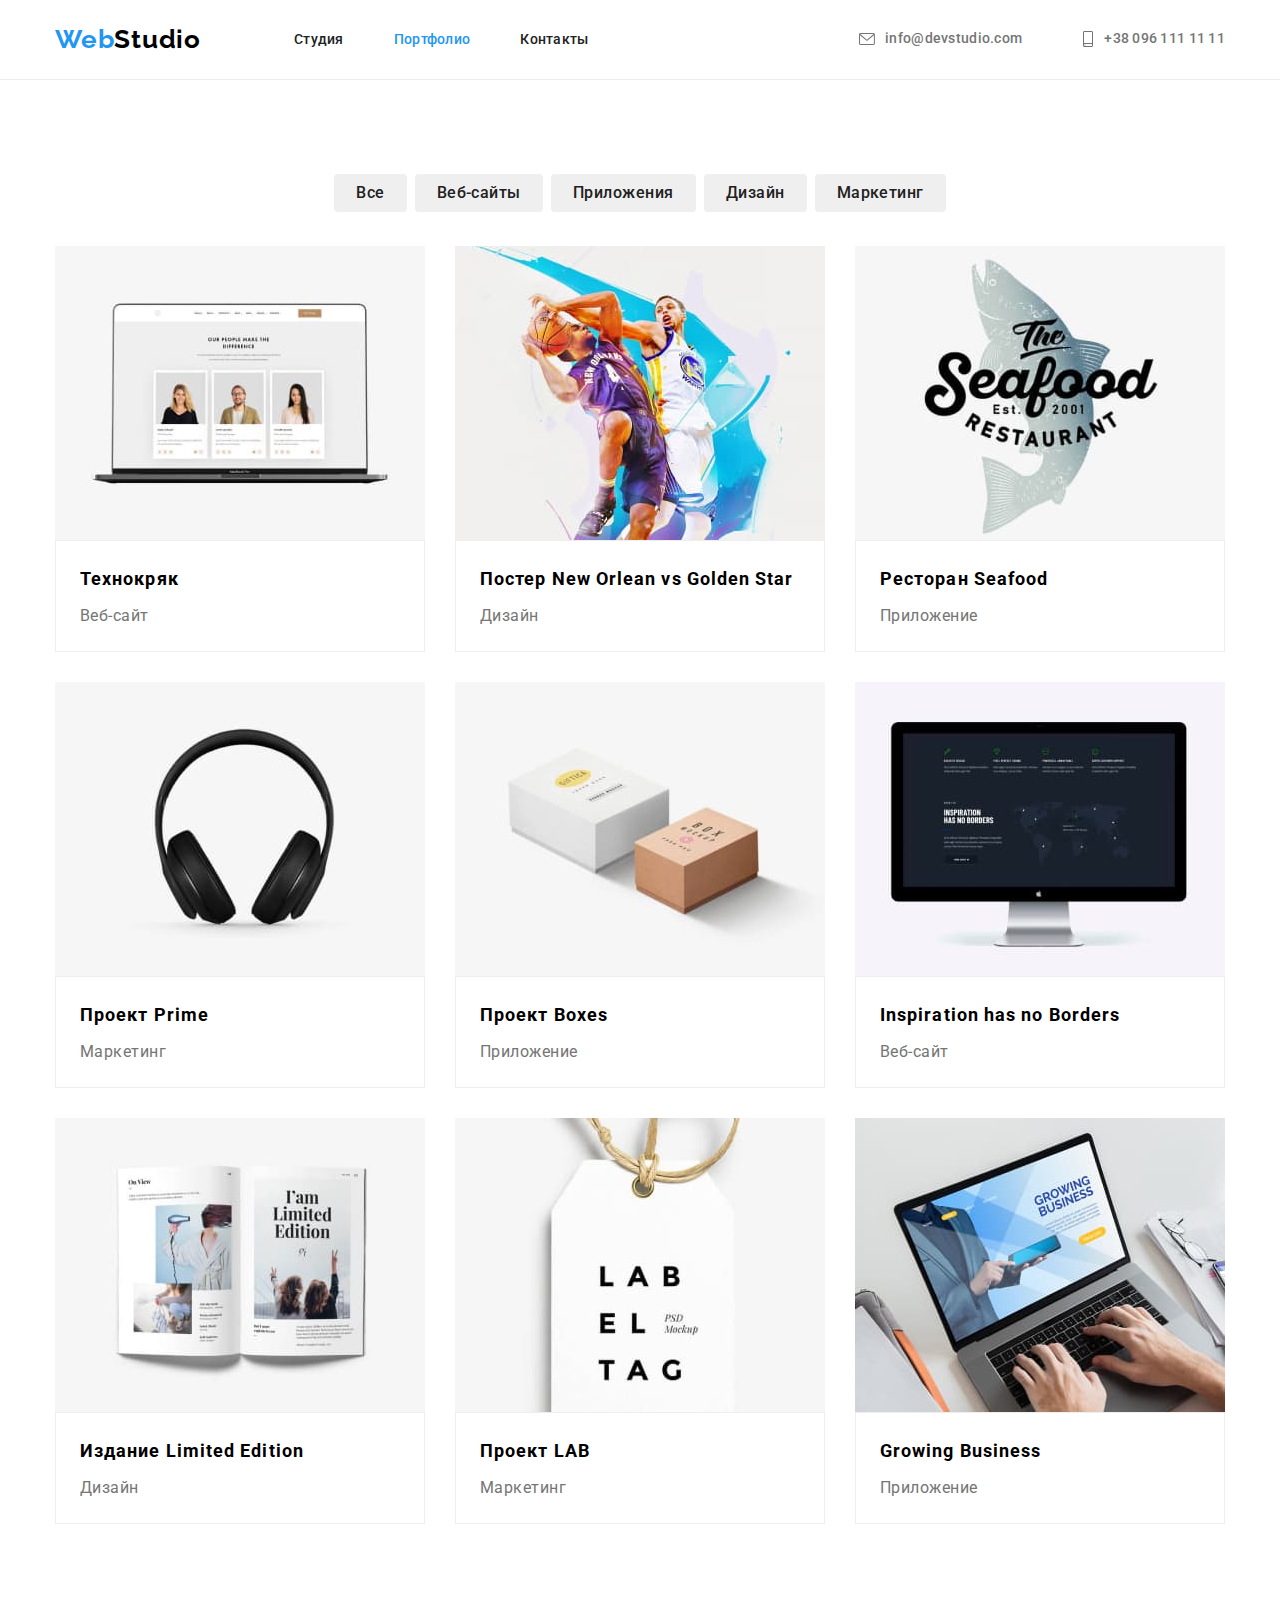
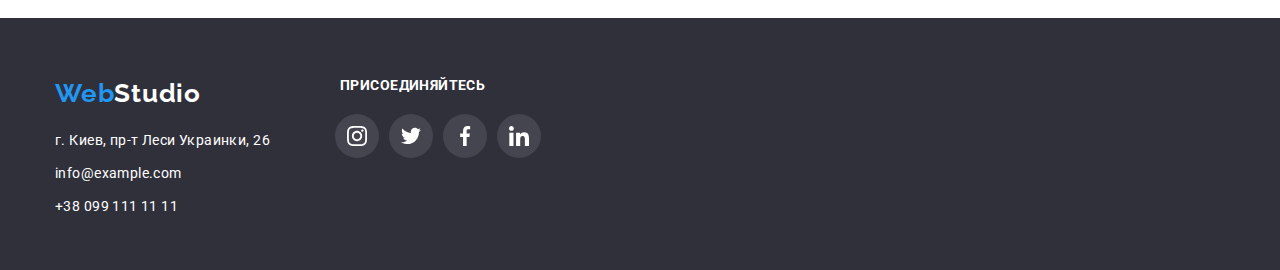
==== commit 0c9aeb5e: "stopfinish" ====
--- a/portfolio.html
+++ b/portfolio.html
@@ -186,7 +186,7 @@
         <div class="footer-social">
           <p class="footer-paragraph">присоединяйтесь</p>
           <ul class="social footer-change">
-            <li class="footer-link-distance">
+            <li>
               <a
                 class="footer-social-link"
                 href="https://instagram.com"
@@ -200,7 +200,7 @@
               </a>
             </li>
 
-            <li class="footer-link-distance">
+            <li>
               <a
                 class="footer-social-link"
                 href="https://twitter.com"
@@ -214,7 +214,7 @@
               </a>
             </li>
 
-            <li class="footer-link-distance">
+            <li>
               <a
                 class="footer-social-link"
                 href="https://facebook.com"
@@ -228,7 +228,7 @@
               </a>
             </li>
 
-            <li class="footer-link-distance">
+            <li>
               <a
                 class="footer-social-link"
                 href="https://linkedin.com"
--- a/css/style.css
+++ b/css/style.css
@@ -401,7 +401,7 @@
 }
 .footer-change {
   margin-top: 0;
-  justify-content: flex-start;
+  /*justify-content: flex-start;*/
 }
 .footer-paragraph {
   margin-bottom: 20px;
@@ -433,6 +433,9 @@
 .footer-social-icon {
   fill: #fff;
 }
+.footer-social-link:nth-last-child(1) {
+  margin-right: 10px;
+}
 .footer-social-link {
   display: flex;
   align-items: center;
@@ -443,12 +446,10 @@
   background: rgba(255, 255, 255, 0.1);
   border-radius: 50%;
 }
+
 .footer-social-link:hover,
 .footer-social-link:focus {
   background: var(--accentColour);
-}
-.footer-link-distance:not(:last-child) {
-  margin-right: 10px;
 }
 
 .footer-contact {
